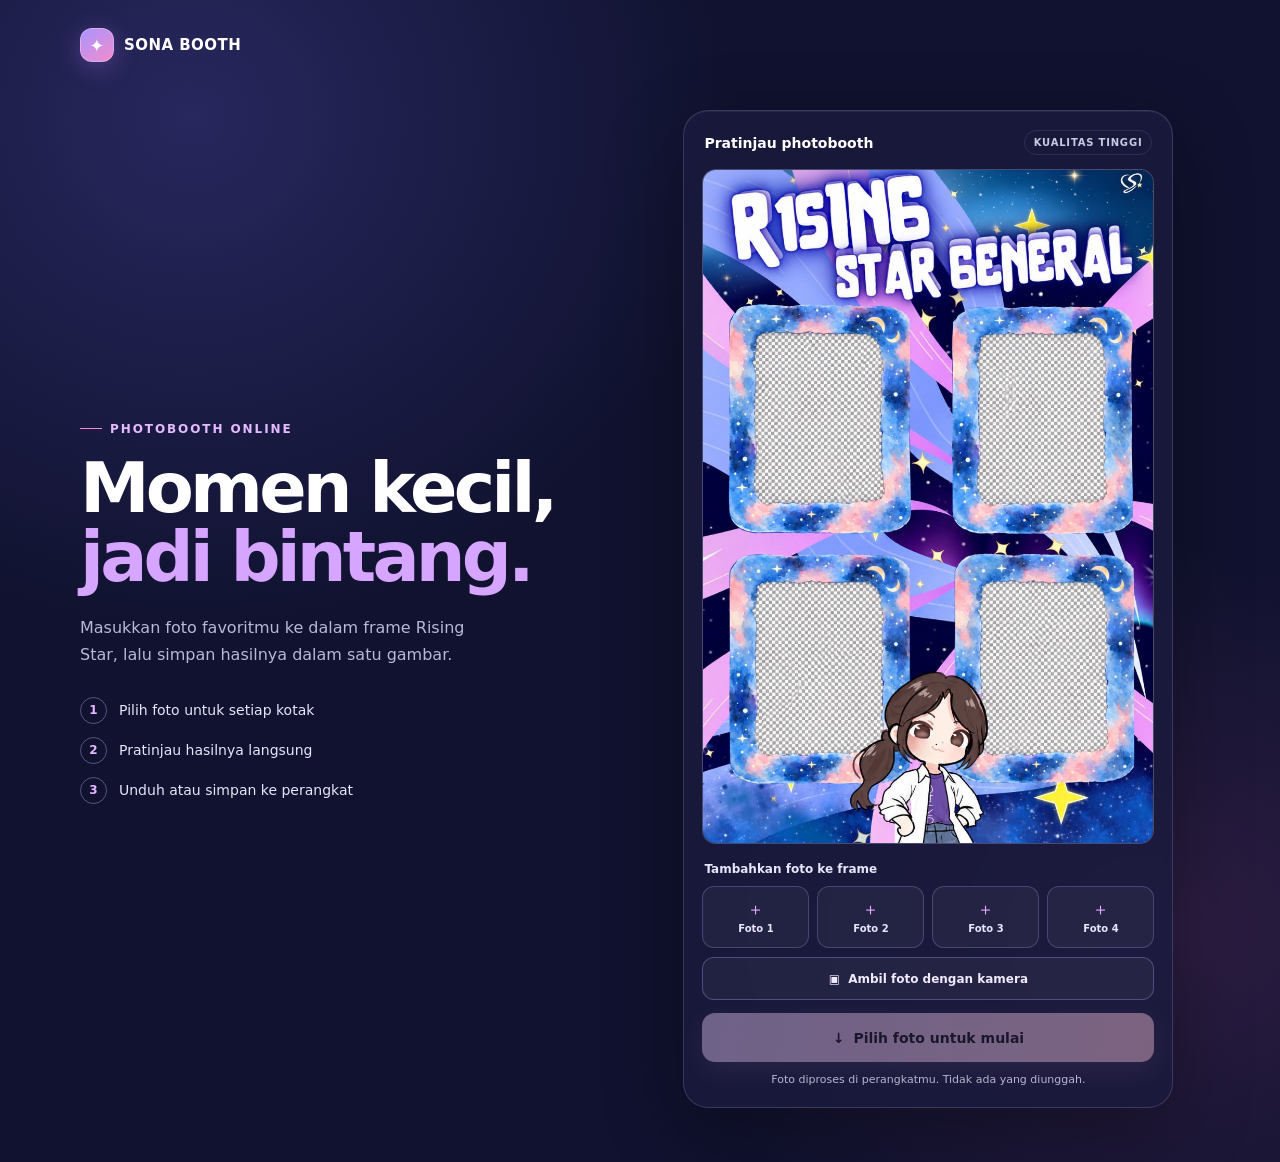
==== sona-booth.html @ e8cbe1b7 "Add files via upload" ====
<!doctype html>
<html lang="id">
<head>
  <meta charset="utf-8">
  <meta name="viewport" content="width=device-width, initial-scale=1">
  <meta name="theme-color" content="#10122f">
  <title>Sona Booth — Photobooth Online</title>
  <style>
    :root {
      color-scheme: dark;
      font-family: Inter, ui-sans-serif, system-ui, -apple-system, BlinkMacSystemFont, "Segoe UI", sans-serif;
      background: #10122f;
      color: #fff;
      font-synthesis: none;
      text-rendering: optimizeLegibility;
      --muted: #b7b9d8;
      --pink: #ff83d2;
      --blue: #a9a7ff;
    }

    * { box-sizing: border-box; }

    body {
      min-width: 320px;
      min-height: 100vh;
      margin: 0;
      background:
        radial-gradient(ellipse at 15% 10%, rgba(103, 95, 220, .27), transparent 34rem),
        radial-gradient(ellipse at 90% 80%, rgba(242, 101, 193, .13), transparent 30rem),
        #10122f;
    }

    button { font: inherit; }

    .page {
      width: min(1120px, calc(100% - 40px));
      margin: 0 auto;
      padding: 28px 0 54px;
    }

    .topbar {
      display: flex;
      align-items: center;
      gap: 10px;
      margin-bottom: 48px;
      color: #fff;
      font-size: 15px;
      font-weight: 750;
      letter-spacing: .03em;
    }

    .brand-mark {
      display: grid;
      width: 34px;
      height: 34px;
      place-items: center;
      border: 1px solid rgba(255,255,255,.25);
      border-radius: 12px;
      background: linear-gradient(145deg, #a795ff, #f38bcc);
      box-shadow: 0 5px 24px rgba(184, 132, 255, .3);
      font-size: 18px;
    }

    .layout {
      display: grid;
      grid-template-columns: minmax(0, .9fr) minmax(360px, 1fr);
      align-items: center;
      gap: clamp(36px, 7vw, 88px);
    }

    .intro { padding: 10px 0; }

    .eyebrow {
      display: inline-flex;
      align-items: center;
      gap: 8px;
      margin: 0 0 18px;
      color: #e4bbff;
      font-size: 12px;
      font-weight: 800;
      letter-spacing: .16em;
      text-transform: uppercase;
    }

    .eyebrow::before {
      width: 22px;
      height: 1px;
      background: var(--pink);
      content: "";
    }

    h1 {
      max-width: 500px;
      margin: 0;
      font-size: clamp(42px, 6vw, 70px);
      line-height: .99;
      letter-spacing: -.055em;
    }

    h1 span {
      display: block;
      color: #d6a5ff;
    }

    .description {
      max-width: 420px;
      margin: 22px 0 28px;
      color: var(--muted);
      font-size: 16px;
      line-height: 1.7;
    }

    .steps {
      display: grid;
      gap: 13px;
      margin: 0;
      padding: 0;
      color: #e6e5fa;
      list-style: none;
    }

    .steps li {
      display: flex;
      align-items: center;
      gap: 12px;
      font-size: 14px;
    }

    .step-number {
      display: grid;
      flex: 0 0 27px;
      width: 27px;
      height: 27px;
      place-items: center;
      border: 1px solid rgba(196, 177, 255, .4);
      border-radius: 50%;
      color: #e5b7ff;
      font-size: 12px;
      font-weight: 750;
    }

    .booth {
      width: min(100%, 490px);
      justify-self: center;
      padding: 18px;
      border: 1px solid rgba(205, 198, 255, .19);
      border-radius: 25px;
      background: rgba(26, 27, 62, .8);
      box-shadow: 0 24px 80px rgba(0, 0, 0, .32), inset 0 1px rgba(255,255,255,.06);
      backdrop-filter: blur(14px);
    }

    .preview-heading {
      display: flex;
      align-items: center;
      justify-content: space-between;
      gap: 12px;
      margin: 1px 2px 14px;
    }

    .preview-heading strong { font-size: 14px; }

    .quality-pill {
      padding: 6px 9px;
      border: 1px solid rgba(255,255,255,.1);
      border-radius: 999px;
      color: #cac9e4;
      font-size: 10px;
      font-weight: 700;
      letter-spacing: .08em;
    }

    .canvas-wrap {
      overflow: hidden;
      width: 100%;
      border: 1px solid rgba(255,255,255,.18);
      border-radius: 14px;
      background: #20234f;
      line-height: 0;
    }

    canvas {
      display: block;
      width: 100%;
      height: auto;
    }

    .upload-title {
      margin: 18px 2px 10px;
      color: #e7e6fb;
      font-size: 12px;
      font-weight: 700;
    }

    .slots {
      display: grid;
      grid-template-columns: repeat(4, minmax(0, 1fr));
      gap: 8px;
    }

    .slot-button {
      min-height: 62px;
      padding: 8px 4px;
      border: 1px solid rgba(187, 176, 255, .25);
      border-radius: 12px;
      background: rgba(255,255,255,.045);
      color: #e7e5fc;
      cursor: pointer;
      transition: background .16s ease, border-color .16s ease, transform .16s ease;
    }

    .slot-button:hover {
      transform: translateY(-1px);
      border-color: rgba(255, 131, 210, .75);
      background: rgba(255, 131, 210, .1);
    }

    .slot-button:focus-visible, .save-button:focus-visible {
      outline: 3px solid #ffb8e4;
      outline-offset: 3px;
    }

    .slot-icon {
      display: block;
      margin-bottom: 5px;
      color: #e8a9ff;
      font-size: 17px;
      line-height: 1;
    }

    .slot-label {
      display: block;
      overflow: hidden;
      font-size: 10px;
      font-weight: 700;
      text-overflow: ellipsis;
      white-space: nowrap;
    }

    .slot-button.has-photo {
      border-color: rgba(134, 233, 202, .5);
      color: #b6f0dc;
    }

    .slot-button.has-photo .slot-icon { color: #8de2c2; }

    .file-input {
      position: absolute;
      overflow: hidden;
      width: 1px;
      height: 1px;
      clip: rect(0, 0, 0, 0);
      white-space: nowrap;
      clip-path: inset(50%);
    }

    .camera-button, .camera-secondary, .camera-capture {
      display: flex;
      align-items: center;
      justify-content: center;
      gap: 8px;
      border: 1px solid rgba(187, 176, 255, .3);
      border-radius: 12px;
      background: rgba(255,255,255,.045);
      color: #f0e9ff;
      cursor: pointer;
      font: inherit;
      font-weight: 750;
    }

    .camera-button {
      width: 100%;
      min-height: 43px;
      margin-top: 9px;
      font-size: 12px;
    }

    .camera-button:hover, .camera-secondary:hover { background: rgba(255,255,255,.1); }

    .camera-button:focus-visible, .camera-secondary:focus-visible, .camera-capture:focus-visible,
    .camera-close:focus-visible, .camera-target:focus-visible {
      outline: 3px solid #ffb8e4;
      outline-offset: 3px;
    }

    .camera-dialog {
      width: min(460px, calc(100% - 28px));
      max-width: none;
      max-height: calc(100% - 28px);
      padding: 0;
      overflow: auto;
      border: 1px solid rgba(205, 198, 255, .24);
      border-radius: 20px;
      background: #1a1b3e;
      color: #fff;
      box-shadow: 0 24px 80px rgba(0,0,0,.55);
    }

    .camera-dialog::backdrop { background: rgba(7, 8, 25, .78); }

    .camera-content { padding: 18px; }

    .camera-header {
      display: flex;
      align-items: center;
      justify-content: space-between;
      gap: 12px;
      margin-bottom: 14px;
    }

    .camera-header strong { font-size: 15px; }

    .camera-close {
      width: 34px;
      height: 34px;
      border: 1px solid rgba(255,255,255,.16);
      border-radius: 10px;
      background: rgba(255,255,255,.06);
      color: white;
      cursor: pointer;
      font-size: 18px;
    }

    .camera-label {
      display: block;
      margin: 0 0 7px;
      color: #deddf5;
      font-size: 12px;
      font-weight: 700;
    }

    .camera-target {
      width: 100%;
      min-height: 40px;
      margin-bottom: 12px;
      padding: 0 10px;
      border: 1px solid rgba(187, 176, 255, .3);
      border-radius: 10px;
      background: #25264e;
      color: #fff;
      font: inherit;
      font-size: 13px;
    }

    .camera-video {
      display: block;
      width: 100%;
      max-height: 55vh;
      aspect-ratio: 4 / 3;
      border-radius: 13px;
      background: #090a1c;
      object-fit: cover;
    }

    .captured-preview {
      display: grid;
      grid-template-columns: 88px 1fr;
      align-items: center;
      gap: 10px;
      margin: 10px 0;
      padding: 8px;
      border-radius: 12px;
      background: rgba(255, 255, 255, .08);
    }

    .captured-preview img {
      display: block;
      width: 88px;
      aspect-ratio: 4 / 3;
      border-radius: 8px;
      object-fit: cover;
    }

    .captured-preview p {
      margin: 0;
      color: #e8defa;
      font-size: 12px;
      font-weight: 700;
    }

    .camera-message {
      min-height: 18px;
      margin: 10px 0;
      color: #c5c3e1;
      font-size: 12px;
      line-height: 1.5;
    }

    .camera-message.error { color: #ffadbd; }

    .camera-actions { display: grid; grid-template-columns: 1fr 1.3fr; gap: 9px; }

    .camera-secondary, .camera-capture { min-height: 44px; font-size: 12px; }

    #switch-camera { grid-column: 1 / -1; }

    [hidden] { display: none !important; }

    .camera-capture {
      border: 0;
      background: linear-gradient(100deg, #cb8aff, #fa85cb);
      color: #241138;
    }

    .camera-secondary:disabled, .camera-capture:disabled { cursor: not-allowed; opacity: .5; }

    .save-button {
      display: flex;
      width: 100%;
      min-height: 49px;
      align-items: center;
      justify-content: center;
      gap: 9px;
      margin-top: 13px;
      border: 0;
      border-radius: 13px;
      background: linear-gradient(100deg, #cb8aff, #fa85cb);
      color: #241138;
      cursor: pointer;
      font-size: 14px;
      font-weight: 850;
      box-shadow: 0 8px 25px rgba(214, 113, 211, .2);
      transition: filter .16s ease, transform .16s ease;
    }

    .save-button:not(:disabled):hover {
      transform: translateY(-1px);
      filter: brightness(1.08);
    }

    .save-button:disabled {
      cursor: not-allowed;
      filter: saturate(.35);
      opacity: .58;
    }

    .hint {
      min-height: 16px;
      margin: 10px 2px 0;
      color: #b7b6d2;
      font-size: 11px;
      line-height: 1.5;
      text-align: center;
    }

    .hint.error { color: #ffadbd; }

    @media (max-width: 760px) {
      .page { width: min(100% - 32px, 540px); padding-top: 18px; }
      .topbar { margin-bottom: 28px; }
      .layout { grid-template-columns: 1fr; gap: 26px; }
      .intro { padding: 0; }
      h1 { font-size: clamp(39px, 11vw, 58px); }
      .description { margin: 14px 0 18px; font-size: 14px; }
      .steps { grid-template-columns: 1fr; gap: 9px; }
      .booth { width: min(100%, 450px); padding: 14px; }
    }

    @media (max-width: 380px) {
      .slots { gap: 5px; }
      .slot-button { min-height: 58px; }
      .slot-label { font-size: 9px; }
    }
  </style>
</head>
<body>
  <main class="page">
    <header class="topbar">
      <span class="brand-mark" aria-hidden="true">✦</span>
      <span>SONA BOOTH</span>
    </header>

    <div class="layout">
      <section class="intro" aria-labelledby="page-title">
        <p class="eyebrow">Photobooth online</p>
        <h1 id="page-title">Momen kecil,<span>jadi bintang.</span></h1>
        <p class="description">Masukkan foto favoritmu ke dalam frame Rising Star, lalu simpan hasilnya dalam satu gambar.</p>
        <ol class="steps">
          <li><span class="step-number">1</span>Pilih foto untuk setiap kotak</li>
          <li><span class="step-number">2</span>Pratinjau hasilnya langsung</li>
          <li><span class="step-number">3</span>Unduh atau simpan ke perangkat</li>
        </ol>
      </section>

      <section class="booth" aria-label="Editor photobooth">
        <div class="preview-heading">
          <strong>Pratinjau photobooth</strong>
          <span class="quality-pill">KUALITAS TINGGI</span>
        </div>
        <div class="canvas-wrap">
          <canvas id="preview" aria-label="Pratinjau frame dengan foto pilihan"></canvas>
        </div>
        <p class="upload-title">Tambahkan foto ke frame</p>
        <div class="slots" id="slots"></div>
        <button class="camera-button" id="open-camera" type="button">
          <span aria-hidden="true">▣</span> Ambil foto dengan kamera
        </button>
        <button class="save-button" id="save" type="button" disabled>
          <span aria-hidden="true">↓</span>
          <span id="save-label">Pilih foto untuk mulai</span>
        </button>
        <p class="hint" id="hint" role="status">Foto diproses di perangkatmu. Tidak ada yang diunggah.</p>
      </section>
    </div>
  </main>

  <dialog class="camera-dialog" id="camera-dialog" aria-labelledby="camera-title">
    <div class="camera-content">
      <div class="camera-header">
        <strong id="camera-title">Ambil foto</strong>
        <button class="camera-close" id="close-camera" type="button" aria-label="Tutup kamera">×</button>
      </div>
      <label class="camera-label" for="camera-target">Simpan foto ke</label>
      <select class="camera-target" id="camera-target">
        <option value="0">Foto 1</option>
        <option value="1">Foto 2</option>
        <option value="2">Foto 3</option>
        <option value="3">Foto 4</option>
      </select>
      <label class="camera-label" for="camera-device">Perangkat kamera</label>
      <select class="camera-target" id="camera-device" aria-label="Pilih perangkat kamera"></select>
      <video class="camera-video" id="camera-video" autoplay playsinline muted></video>
      <div class="captured-preview" id="captured-preview" hidden>
        <img id="captured-photo-preview" alt="Pratinjau foto yang baru diambil">
        <p id="captured-preview-label"></p>
      </div>
      <p class="camera-message" id="camera-message" role="status">Izinkan akses kamera untuk memulai. Jika pratinjau hitam, periksa izin kamera Windows dan browser.</p>
      <div class="camera-actions">
        <button class="camera-secondary" id="switch-camera" type="button">Ganti kamera</button>
        <button class="camera-capture" id="capture-photo" type="button" disabled>Ambil foto</button>
        <button class="camera-secondary" id="accept-photo" type="button" hidden>Gunakan foto</button>
      </div>
    </div>
  </dialog>

  <script>
    const frame = new Image();
    frame.src = "./star-booth.png";

    const canvas = document.getElementById("preview");
    const context = canvas.getContext("2d");
    const slotsElement = document.getElementById("slots");
    const saveButton = document.getElementById("save");
    const saveLabel = document.getElementById("save-label");
    const hint = document.getElementById("hint");
    const cameraDialog = document.getElementById("camera-dialog");
    const cameraVideo = document.getElementById("camera-video");
    const capturedPreview = document.getElementById("captured-preview");
    const capturedPhotoPreview = document.getElementById("captured-photo-preview");
    const capturedPreviewLabel = document.getElementById("captured-preview-label");
    const cameraMessage = document.getElementById("camera-message");
    const cameraTarget = document.getElementById("camera-target");
    const cameraDevice = document.getElementById("camera-device");
    const captureButton = document.getElementById("capture-photo");
    const switchCameraButton = document.getElementById("switch-camera");
    const acceptPhotoButton = document.getElementById("accept-photo");
    const photos = [null, null, null, null];
    let exportVersion = 0;
    let exportUrl = null;
    const slotLabels = ["Foto 1", "Foto 2", "Foto 3", "Foto 4"];
    let cameraStream = null;
    let facingMode = "user";
    let lastCameraTarget = null;
    let capturedPreviewUrl = null;
    let cameraDevices = [];
    let selectedCameraId = "";
    const slotAreas = [
      { x: 99, y: 310, width: 253, height: 340, radius: 25 },
      { x: 528, y: 310, width: 244, height: 340, radius: 25 },
      { x: 99, y: 786, width: 253, height: 343, radius: 25 },
      { x: 528, y: 786, width: 244, height: 321, radius: 25 }
    ];

    function setHint(message, isError) {
      hint.textContent = message;
      hint.classList.toggle("error", Boolean(isError));
    }

    function setCameraMessage(message, isError) {
      cameraMessage.textContent = message;
      cameraMessage.classList.toggle("error", Boolean(isError));
    }

    function updatePhotoSlot(index) {
      const button = slotsElement.querySelectorAll(".slot-button")[index];
      button.classList.add("has-photo");
      button.querySelector(".slot-icon").textContent = "✓";
      button.querySelector(".slot-label").textContent = slotLabels[index] + " siap";
      button.setAttribute("aria-label", `Ganti ${slotLabels[index]}`);
    }

    function stopCamera() {
      if (cameraStream) {
        cameraStream.getTracks().forEach(track => track.stop());
        cameraStream = null;
      }
      cameraVideo.srcObject = null;
      captureButton.disabled = true;
      switchCameraButton.disabled = false;
    }

    async function updateCameraDevices(activeDeviceId) {
      try {
        cameraDevices = (await navigator.mediaDevices.enumerateDevices())
          .filter(device => device.kind === "videoinput");
        cameraDevice.replaceChildren();

        cameraDevices.forEach((device, index) => {
          const option = document.createElement("option");
          option.value = device.deviceId;
          option.textContent = device.label || `Kamera ${index + 1}`;
          cameraDevice.append(option);
        });

        if (!cameraDevices.length) {
          cameraDevice.hidden = true;
          selectedCameraId = "";
          return true;
        }

        cameraDevice.hidden = false;
        const preferredDeviceId = cameraDevices.some(device => device.deviceId === activeDeviceId)
          ? activeDeviceId
          : selectedCameraId;
        const preferredDeviceAvailable = cameraDevices.some(device => device.deviceId === preferredDeviceId);
        cameraDevice.value = preferredDeviceAvailable ? preferredDeviceId : cameraDevices[0].deviceId;
        selectedCameraId = cameraDevice.value;
        return true;
      } catch (error) {
        cameraDevices = [];
        cameraDevice.replaceChildren();
        cameraDevice.hidden = true;
        selectedCameraId = "";
        return false;
      }
    }

    async function waitForVideoPlayback() {
      let timeoutId;
      try {
        const playback = cameraVideo.play();
        await Promise.race([
          playback,
          new Promise((resolve, reject) => {
            timeoutId = window.setTimeout(() => {
              const error = new Error("Kamera tidak mengirimkan video.");
              error.name = "CameraPreviewError";
              reject(error);
            }, 8000);
          })
        ]);
      } finally {
        window.clearTimeout(timeoutId);
      }

      if (!cameraVideo.videoWidth || !cameraVideo.videoHeight) {
        const error = new Error("Pratinjau kamera tidak memiliki ukuran video.");
        error.name = "CameraPreviewError";
        throw error;
      }
    }

    async function startCamera() {
      if (!navigator.mediaDevices || !navigator.mediaDevices.getUserMedia) {
        setCameraMessage("Kamera perlu browser modern dan situs HTTPS (atau localhost). Buka situs melalui koneksi aman.", true);
        return;
      }

      stopCamera();
      captureButton.disabled = true;
      switchCameraButton.disabled = true;
      setCameraMessage("Meminta izin kamera...", false);

      try {
        const videoConstraints = selectedCameraId
          ? { deviceId: { exact: selectedCameraId } }
          : { facingMode: { ideal: facingMode } };
        const stream = await navigator.mediaDevices.getUserMedia({
          video: videoConstraints,
          audio: false
        });
        if (!cameraDialog.open) {
          stream.getTracks().forEach(track => track.stop());
          return;
        }
        cameraStream = stream;
        const videoTrack = stream.getVideoTracks()[0];
        const settings = videoTrack && videoTrack.getSettings ? videoTrack.getSettings() : {};
        const deviceListLoaded = await updateCameraDevices(settings.deviceId || "");
        cameraVideo.srcObject = stream;
        await waitForVideoPlayback();
        captureButton.disabled = false;
        const message = deviceListLoaded
          ? "Kamera aktif. Jika pratinjau hitam, pilih kamera lain atau izinkan akses kamera di Windows dan browser."
          : "Kamera aktif, tetapi daftar perangkat tidak dapat dimuat. Periksa izin kamera Windows dan browser jika pratinjau hitam.";
        setCameraMessage(message, false);
      } catch (error) {
        const message = error.name === "NotAllowedError" || error.name === "PermissionDeniedError"
          ? "Izin kamera ditolak. Izinkan kamera di pengaturan browser lalu coba lagi."
          : error.name === "NotFoundError"
            ? "Kamera tidak ditemukan di perangkat ini."
            : error.name === "NotReadableError"
              ? "Kamera sedang digunakan aplikasi lain atau diblokir Windows. Tutup aplikasi kamera lain lalu coba lagi."
              : error.name === "CameraPreviewError"
                ? (cameraDevices.length > 1
                  ? "Kamera terhubung tetapi tidak mengirim gambar. Pilih perangkat kamera lain, periksa penutup kamera, dan izin Windows/browser."
                  : "Kamera terhubung tetapi tidak mengirim gambar. Periksa penutup kamera, izin Windows/browser, atau aplikasi lain yang memakai kamera.")
            : "Kamera tidak dapat dibuka. Pastikan situs memakai HTTPS dan coba lagi.";
        stopCamera();
        setCameraMessage(message, true);
      } finally {
        switchCameraButton.disabled = false;
      }
    }

    async function capturePhoto() {
      if (!cameraStream || !cameraVideo.videoWidth) return;
      captureButton.disabled = true;
      setCameraMessage("Menyiapkan foto...", false);

      try {
        const captureCanvas = document.createElement("canvas");
        captureCanvas.width = cameraVideo.videoWidth;
        captureCanvas.height = cameraVideo.videoHeight;
        captureCanvas.getContext("2d").drawImage(cameraVideo, 0, 0);
        const blob = await new Promise((resolve, reject) => {
          captureCanvas.toBlob(result => result ? resolve(result) : reject(new Error("Gagal mengambil foto.")), "image/jpeg", .92);
        });
        const photo = new Image();
        const photoUrl = URL.createObjectURL(blob);
        photo.onload = () => {
          const index = Number(cameraTarget.value);
          photos[index] = photo;
          updatePhotoSlot(index);
          render();
          URL.revokeObjectURL(photoUrl);
          if (capturedPreviewUrl) URL.revokeObjectURL(capturedPreviewUrl);
          capturedPreviewUrl = URL.createObjectURL(blob);
          capturedPhotoPreview.src = capturedPreviewUrl;
          capturedPreviewLabel.textContent = `Pratinjau ${slotLabels[index]} tersimpan`;
          capturedPreview.hidden = false;
          setHint("Foto diproses di perangkatmu. Tidak ada yang diunggah.", false);
          captureButton.disabled = false;
          const firstEmptySlot = photos.findIndex(item => !item);
          acceptPhotoButton.hidden = firstEmptySlot !== -1;
          const nextIndex = firstEmptySlot === -1 ? (index + 1) % photos.length : firstEmptySlot;
          lastCameraTarget = nextIndex;
          cameraTarget.value = String(nextIndex);
          captureButton.textContent = photos[nextIndex] ? "Ambil ulang" : "Ambil foto";
          const nextMessage = firstEmptySlot === -1
            ? `${slotLabels[index]} tersimpan. Semua kotak sudah terisi; pilih kotak untuk mengambil ulang.`
            : `${slotLabels[index]} tersimpan. Kamera tetap terbuka; selanjutnya ${slotLabels[nextIndex]} dipilih otomatis.`;
          setCameraMessage(nextMessage, false);
        };
        photo.onerror = () => {
          URL.revokeObjectURL(photoUrl);
          setCameraMessage("Foto tidak dapat diproses. Coba ambil ulang.", true);
          captureButton.disabled = false;
        };
        photo.src = photoUrl;
      } catch (error) {
        setCameraMessage("Gagal mengambil foto. Periksa kamera lalu coba lagi.", true);
        captureButton.disabled = false;
      }
    }

    function roundedRectPath(x, y, width, height, radius) {
      const r = Math.min(radius, width / 2, height / 2);
      context.beginPath();
      context.moveTo(x + r, y);
      context.lineTo(x + width - r, y);
      context.quadraticCurveTo(x + width, y, x + width, y + r);
      context.lineTo(x + width, y + height - r);
      context.quadraticCurveTo(x + width, y + height, x + width - r, y + height);
      context.lineTo(x + r, y + height);
      context.quadraticCurveTo(x, y + height, x, y + height - r);
      context.lineTo(x, y + r);
      context.quadraticCurveTo(x, y, x + r, y);
      context.closePath();
    }

    function drawPhoto(photo, area) {
      context.save();
      roundedRectPath(area.x, area.y, area.width, area.height, area.radius);
      context.clip();

      const scale = Math.max(area.width / photo.width, area.height / photo.height);
      const width = photo.width * scale;
      const height = photo.height * scale;
      context.drawImage(
        photo,
        area.x + (area.width - width) / 2,
        area.y + (area.height - height) / 2,
        width,
        height
      );
      context.restore();
    }

    function render() {
      if (!frame.complete || !frame.naturalWidth) return;
      canvas.width = frame.naturalWidth;
      canvas.height = frame.naturalHeight;

      context.drawImage(frame, 0, 0);
      photos.forEach((photo, index) => {
        if (photo) drawPhoto(photo, slotAreas[index]);
      });

      const hasPhoto = photos.some(Boolean);
      const version = ++exportVersion;
      if (exportUrl) {
        URL.revokeObjectURL(exportUrl);
        exportUrl = null;
      }

      saveButton.disabled = true;
      saveLabel.textContent = hasPhoto ? "Menyiapkan gambar..." : "Pilih foto untuk mulai";
      if (!hasPhoto) return;

      setHint("Menyiapkan gambar...", false);
      canvas.toBlob((blob) => {
        if (version !== exportVersion) return;
        if (!blob) {
          setHint("Gagal menyiapkan gambar. Coba pilih foto lagi.", true);
          saveLabel.textContent = "Gagal menyiapkan gambar";
          return;
        }

        exportUrl = URL.createObjectURL(blob);
        saveButton.disabled = false;
        saveLabel.textContent = "Simpan hasil photobooth";
        setHint("Foto diproses di perangkatmu. Tidak ada yang diunggah.", false);
      }, "image/png");
    }

    function addSlot(index) {
      const input = document.createElement("input");
      input.className = "file-input";
      input.type = "file";
      input.accept = "image/*";
      input.setAttribute("aria-label", `Pilih ${slotLabels[index]}`);

      const button = document.createElement("button");
      button.className = "slot-button";
      button.type = "button";
      button.innerHTML = `<span class="slot-icon" aria-hidden="true">＋</span><span class="slot-label">${slotLabels[index]}</span>`;
      button.setAttribute("aria-label", `Tambah ${slotLabels[index]}`);
      button.addEventListener("click", () => input.click());
      input.addEventListener("change", () => {
        const file = input.files && input.files[0];
        if (!file) return;
        if (!file.type.startsWith("image/")) {
          setHint("Pilih file gambar seperti JPG, PNG, atau HEIC.", true);
          input.value = "";
          return;
        }

        const photo = new Image();
        photo.onload = () => {
          photos[index] = photo;
          updatePhotoSlot(index);
          setHint("Foto diproses di perangkatmu. Tidak ada yang diunggah.", false);
          render();
          URL.revokeObjectURL(photo.src);
        };
        photo.onerror = () => {
          setHint("Foto tidak dapat dibuka. Coba pilih gambar lain.", true);
          URL.revokeObjectURL(photo.src);
        };
        photo.src = URL.createObjectURL(file);
        input.value = "";
      });

      slotsElement.append(input, button);
    }

    slotLabels.forEach((_, index) => addSlot(index));

    document.getElementById("open-camera").addEventListener("click", () => {
      const firstEmptySlot = photos.findIndex(photo => !photo);
      const target = lastCameraTarget === null
        ? (firstEmptySlot === -1 ? 0 : firstEmptySlot)
        : lastCameraTarget;
      cameraTarget.value = String(target);
      captureButton.textContent = "Ambil foto";
      acceptPhotoButton.hidden = true;
      cameraDialog.showModal();
      startCamera();
    });
    document.getElementById("close-camera").addEventListener("click", () => cameraDialog.close());
    acceptPhotoButton.addEventListener("click", () => cameraDialog.close());
    cameraDialog.addEventListener("close", () => {
      stopCamera();
      capturedPreview.hidden = true;
      capturedPhotoPreview.removeAttribute("src");
      if (capturedPreviewUrl) {
        URL.revokeObjectURL(capturedPreviewUrl);
        capturedPreviewUrl = null;
      }
    });
    cameraTarget.addEventListener("change", () => {
      const index = Number(cameraTarget.value);
      lastCameraTarget = index;
      captureButton.textContent = photos[index] ? "Ambil ulang" : "Ambil foto";
    });
    cameraDevice.addEventListener("change", () => {
      selectedCameraId = cameraDevice.value;
      startCamera();
    });
    switchCameraButton.addEventListener("click", () => {
      if (cameraDevices.length > 1) {
        const currentIndex = cameraDevices.findIndex(device => device.deviceId === selectedCameraId);
        const nextDevice = cameraDevices[(currentIndex + 1 + cameraDevices.length) % cameraDevices.length];
        selectedCameraId = nextDevice.deviceId;
        cameraDevice.value = selectedCameraId;
      } else {
        selectedCameraId = "";
        facingMode = facingMode === "user" ? "environment" : "user";
      }
      startCamera();
    });
    captureButton.addEventListener("click", capturePhoto);

    frame.onload = () => {
      render();
      setHint("Foto diproses di perangkatmu. Tidak ada yang diunggah.", false);
    };
    frame.onerror = () => setHint("Frame tidak dapat dimuat. Muat ulang halaman untuk mencoba lagi.", true);

    saveButton.addEventListener("click", () => {
      if (!exportUrl || !photos.some(Boolean)) return;

      const link = document.createElement("a");
      link.href = exportUrl;
      link.download = "sona-booth.png";
      document.body.appendChild(link);
      link.click();
      link.remove();
      setHint("Unduhan dimulai. Cek folder Unduhan browser.", false);
    });
  </script>
</body>
</html>
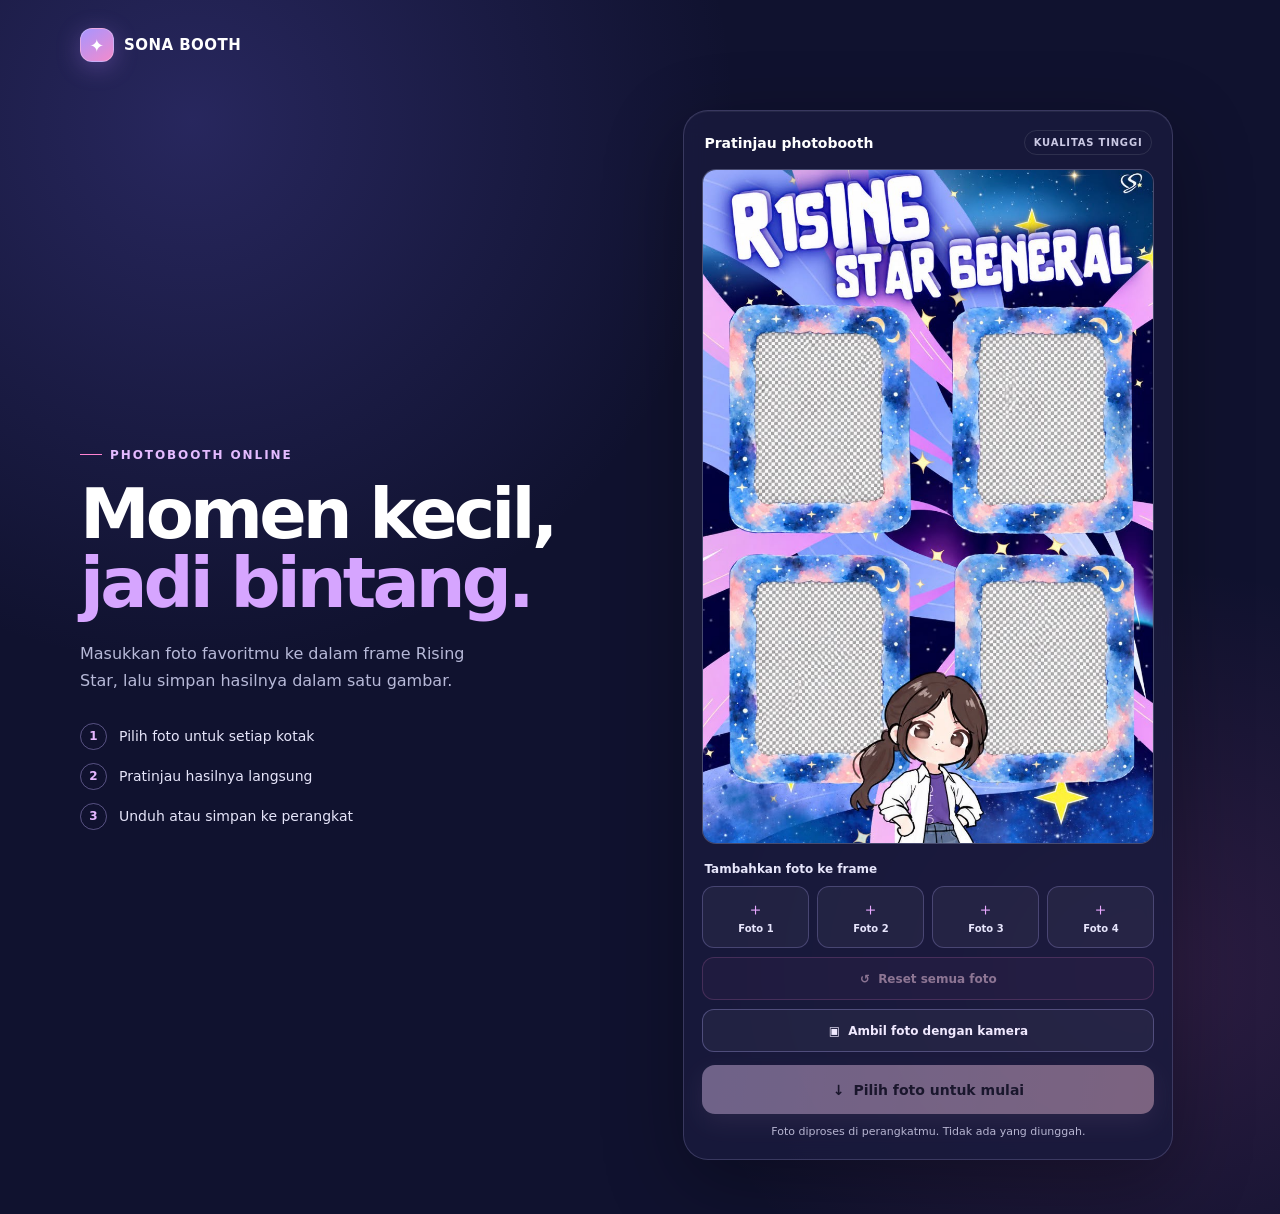
==== commit 12e7aca3: "Add files via upload" ====
--- a/sona-booth.html
+++ b/sona-booth.html
@@ -5,6 +5,11 @@
   <meta name="viewport" content="width=device-width, initial-scale=1">
   <meta name="theme-color" content="#10122f">
   <title>Sona Booth — Photobooth Online</title>
+  <script>
+    if (window.self !== window.top) {
+      document.documentElement.classList.add("is-embedded");
+    }
+  </script>
   <style>
     :root {
       color-scheme: dark;
@@ -18,6 +23,15 @@
       --blue: #a9a7ff;
     }
 
+    :root.is-embedded,
+    :root.is-embedded body {
+      background: transparent;
+    }
+
+    :root.is-embedded {
+      color-scheme: normal;
+    }
+
     * { box-sizing: border-box; }
 
     body {
@@ -254,7 +268,7 @@
       clip-path: inset(50%);
     }
 
-    .camera-button, .camera-secondary, .camera-capture {
+    .camera-button, .camera-secondary, .camera-capture, .reset-button {
       display: flex;
       align-items: center;
       justify-content: center;
@@ -268,7 +282,7 @@
       font-weight: 750;
     }
 
-    .camera-button {
+    .camera-button, .reset-button {
       width: 100%;
       min-height: 43px;
       margin-top: 9px;
@@ -277,7 +291,18 @@
 
     .camera-button:hover, .camera-secondary:hover { background: rgba(255,255,255,.1); }
 
+    .reset-button {
+      border-color: rgba(255, 131, 210, .35);
+      background: rgba(255, 131, 210, .07);
+      color: #ffd0ea;
+    }
+
+    .reset-button:not(:disabled):hover { background: rgba(255, 131, 210, .15); }
+
+    .reset-button:disabled { cursor: not-allowed; opacity: .5; }
+
     .camera-button:focus-visible, .camera-secondary:focus-visible, .camera-capture:focus-visible,
+    .reset-button:focus-visible,
     .camera-close:focus-visible, .camera-target:focus-visible {
       outline: 3px solid #ffb8e4;
       outline-offset: 3px;
@@ -492,6 +517,9 @@
         </div>
         <p class="upload-title">Tambahkan foto ke frame</p>
         <div class="slots" id="slots"></div>
+        <button class="reset-button" id="reset-photos" type="button" disabled>
+          <span aria-hidden="true">↺</span> Reset semua foto
+        </button>
         <button class="camera-button" id="open-camera" type="button">
           <span aria-hidden="true">▣</span> Ambil foto dengan kamera
         </button>
@@ -540,6 +568,7 @@
     const canvas = document.getElementById("preview");
     const context = canvas.getContext("2d");
     const slotsElement = document.getElementById("slots");
+    const resetPhotosButton = document.getElementById("reset-photos");
     const saveButton = document.getElementById("save");
     const saveLabel = document.getElementById("save-label");
     const hint = document.getElementById("hint");
@@ -808,6 +837,7 @@
       });
 
       const hasPhoto = photos.some(Boolean);
+      resetPhotosButton.disabled = !hasPhoto;
       const version = ++exportVersion;
       if (exportUrl) {
         URL.revokeObjectURL(exportUrl);
@@ -876,6 +906,18 @@
     }
 
     slotLabels.forEach((_, index) => addSlot(index));
+
+    resetPhotosButton.addEventListener("click", () => {
+      photos.fill(null);
+      slotsElement.querySelectorAll(".slot-button").forEach((button, index) => {
+        button.classList.remove("has-photo");
+        button.querySelector(".slot-icon").textContent = "＋";
+        button.querySelector(".slot-label").textContent = slotLabels[index];
+        button.setAttribute("aria-label", `Tambah ${slotLabels[index]}`);
+      });
+      render();
+      setHint("Semua foto telah direset.", false);
+    });
 
     document.getElementById("open-camera").addEventListener("click", () => {
       const firstEmptySlot = photos.findIndex(photo => !photo);
